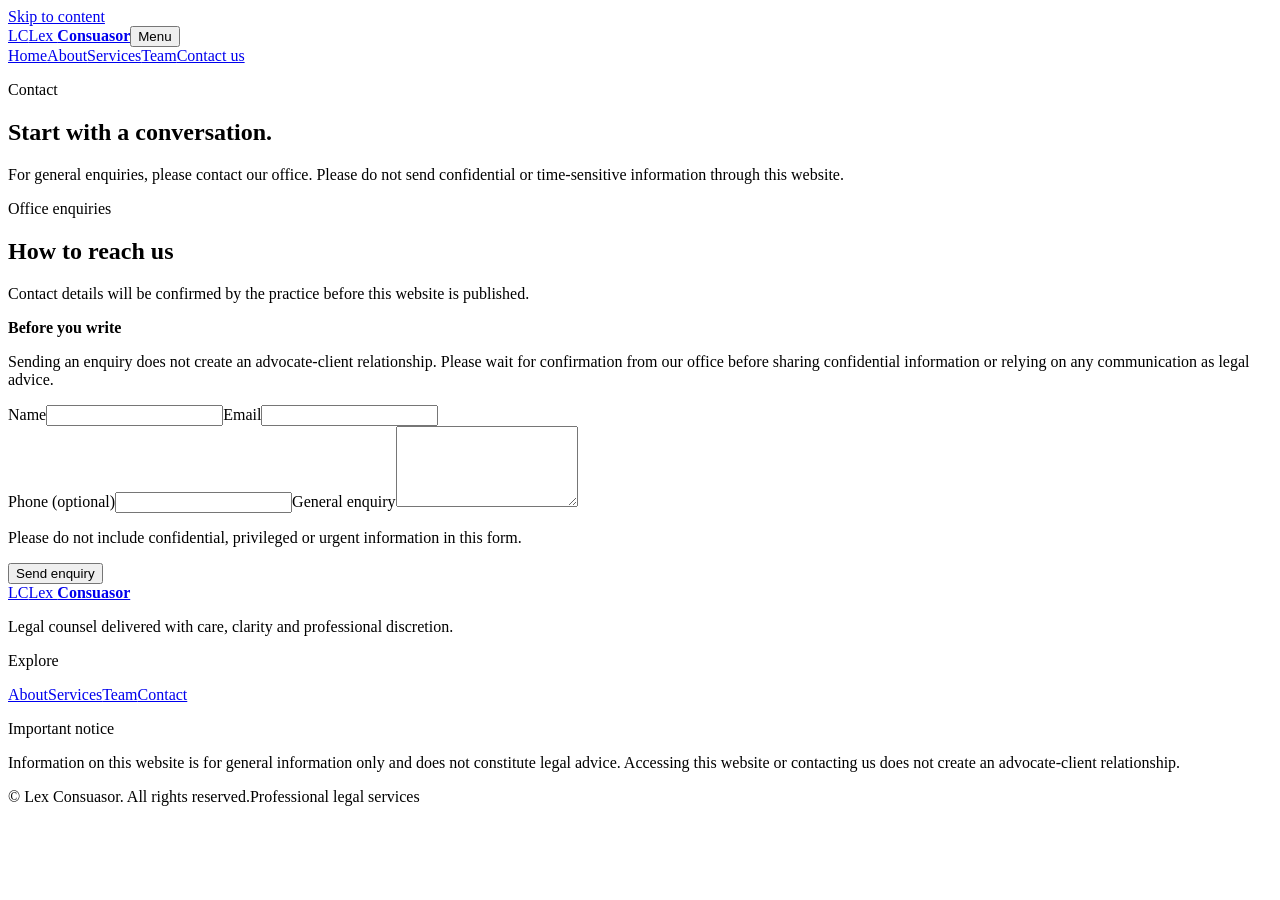
==== docs/contact.html @ b461ad0e "Add files via upload" ====
<!doctype html>
<html lang="en">
  <head><meta charset="utf-8"><meta name="viewport" content="width=device-width, initial-scale=1"><meta name="description" content="Contact Lex Consuasor."><title>Contact | Lex Consuasor</title><link rel="preconnect" href="https://fonts.googleapis.com"><link rel="preconnect" href="https://fonts.gstatic.com" crossorigin><link href="https://fonts.googleapis.com/css2?family=DM+Sans:wght@400;500;600;700&family=Libre+Baskerville:wght@400;700&display=swap" rel="stylesheet"><link rel="stylesheet" href="assets/css/style.css"></head>
  <body><a class="skip-link" href="#main-content">Skip to content</a><header class="site-header"><div class="container header-inner"><a class="brand" href="index.html" aria-label="Lex Consuasor home"><span class="brand-mark">LC</span><span>Lex <strong>Consuasor</strong></span></a><button class="menu-toggle" type="button" aria-expanded="false" aria-controls="site-nav"><span></span><span></span><span></span><span class="sr-only">Menu</span></button><nav id="site-nav" class="site-nav" aria-label="Primary navigation"><a href="index.html">Home</a><a href="about.html">About</a><a href="services.html">Services</a><a href="team.html">Team</a><a class="nav-contact active" aria-current="page" href="contact.html">Contact us</a></nav></div></header>
  <main id="main-content"><section class="page-hero"><div class="container narrow"><p class="eyebrow">Contact</p><h1>Start with a conversation.</h1><p class="lede">For general enquiries, please contact our office. Please do not send confidential or time-sensitive information through this website.</p></div></section><section class="section"><div class="container contact-grid"><div><p class="eyebrow">Office enquiries</p><h2>How to reach us</h2><p>Contact details will be confirmed by the practice before this website is published.</p><div class="contact-notice"><strong>Before you write</strong><p>Sending an enquiry does not create an advocate-client relationship. Please wait for confirmation from our office before sharing confidential information or relying on any communication as legal advice.</p></div></div><form class="contact-form" action="#" method="post"><div class="form-row"><label for="name">Name<input id="name" name="name" autocomplete="name" required></label><label for="email">Email<input id="email" name="email" type="email" autocomplete="email" required></label></div><label for="phone">Phone <span>(optional)</span><input id="phone" name="phone" type="tel" autocomplete="tel"></label><label for="message">General enquiry<textarea id="message" name="message" rows="5" required></textarea></label><p class="form-note">Please do not include confidential, privileged or urgent information in this form.</p><button class="button button-primary" type="submit">Send enquiry</button></form></div></section></main>
  <footer class="site-footer"><div class="container footer-grid"><div><a class="brand brand-footer" href="index.html"><span class="brand-mark">LC</span><span>Lex <strong>Consuasor</strong></span></a><p class="footer-note">Legal counsel delivered with care, clarity and professional discretion.</p></div><div><p class="footer-label">Explore</p><a href="about.html">About</a><a href="services.html">Services</a><a href="team.html">Team</a><a href="contact.html">Contact</a></div><div><p class="footer-label">Important notice</p><p class="footer-note">Information on this website is for general information only and does not constitute legal advice. Accessing this website or contacting us does not create an advocate-client relationship.</p></div></div><div class="container footer-bottom"><span>© <span data-current-year></span> Lex Consuasor. All rights reserved.</span><span>Professional legal services</span></div></footer><script src="assets/js/main.js"></script></body>
</html>
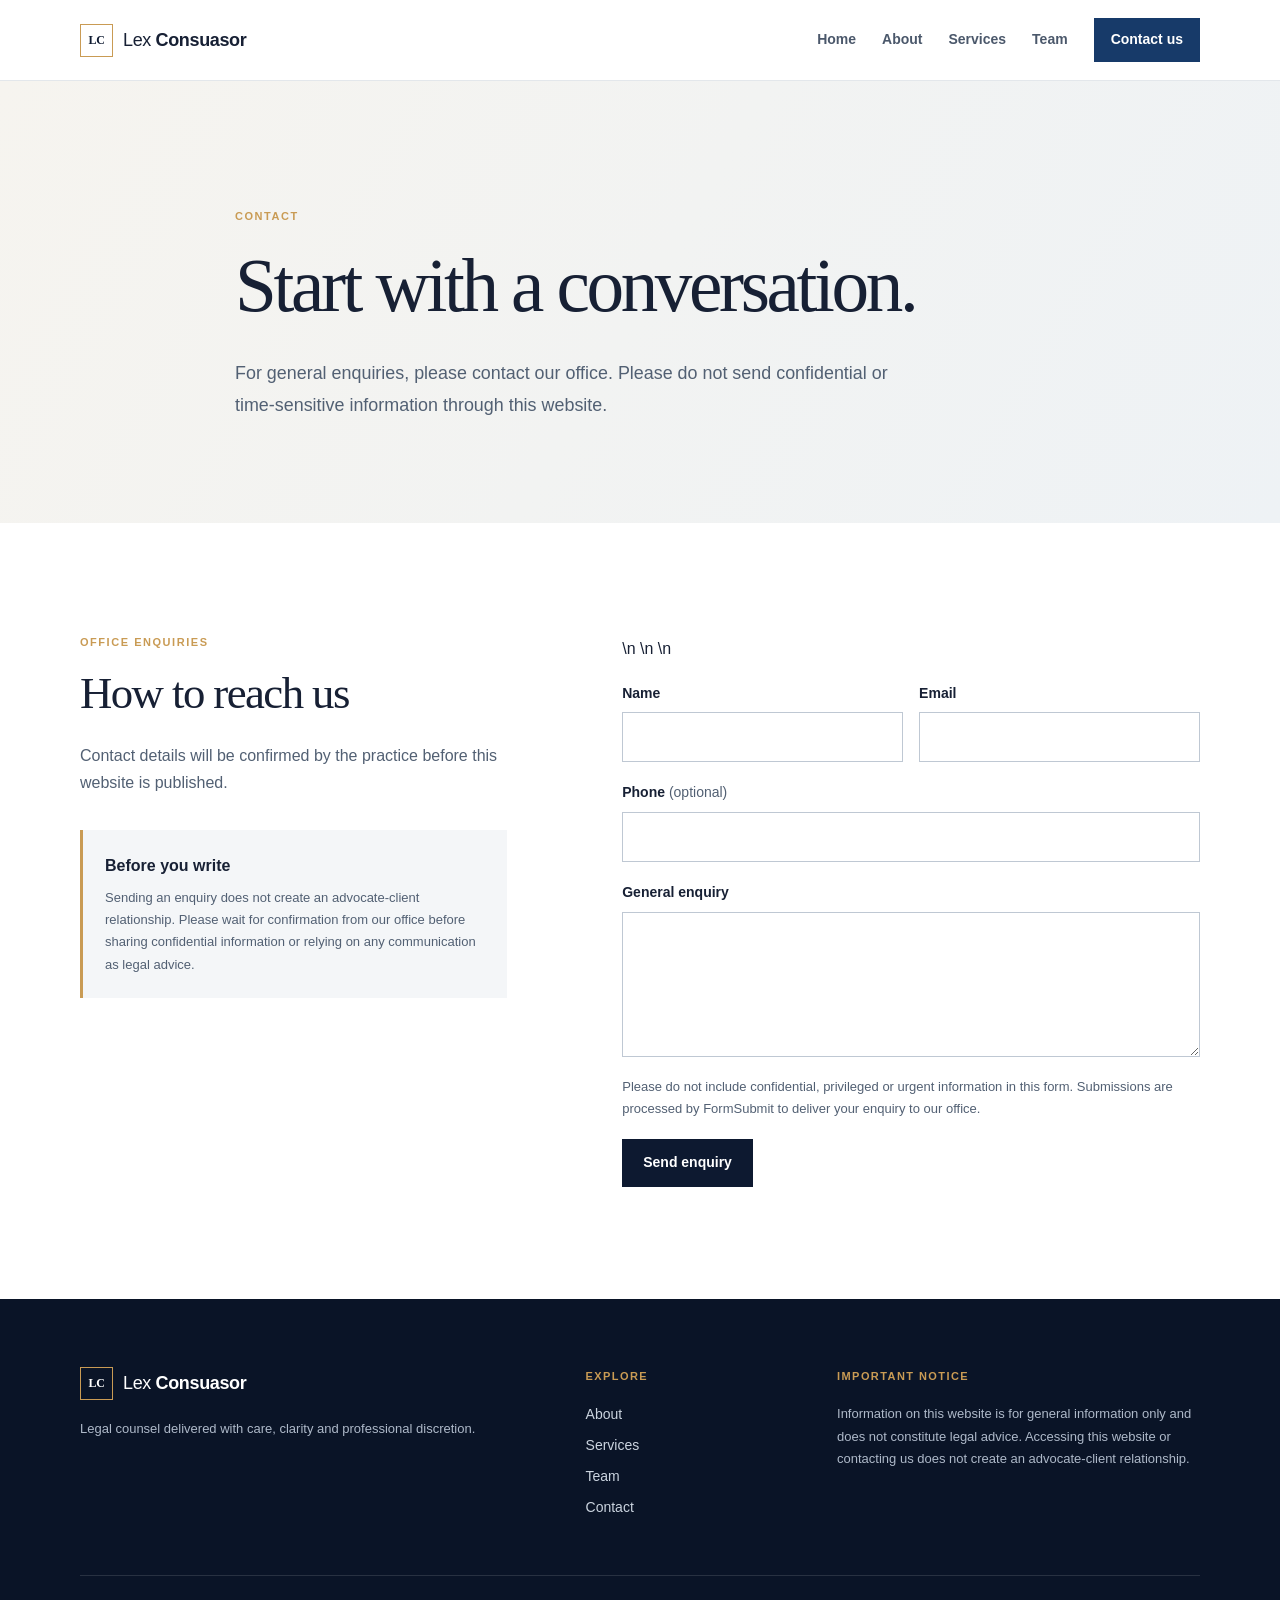
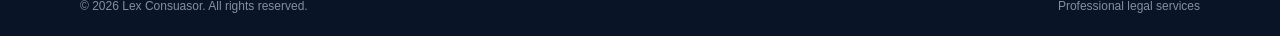
==== commit e3468d22: "Route contact enquiries to office email" ====
--- a/docs/contact.html
+++ b/docs/contact.html
@@ -2,6 +2,6 @@
 <html lang="en">
   <head><meta charset="utf-8"><meta name="viewport" content="width=device-width, initial-scale=1"><meta name="description" content="Contact Lex Consuasor."><title>Contact | Lex Consuasor</title><link rel="preconnect" href="https://fonts.googleapis.com"><link rel="preconnect" href="https://fonts.gstatic.com" crossorigin><link href="https://fonts.googleapis.com/css2?family=DM+Sans:wght@400;500;600;700&family=Libre+Baskerville:wght@400;700&display=swap" rel="stylesheet"><link rel="stylesheet" href="assets/css/style.css"></head>
   <body><a class="skip-link" href="#main-content">Skip to content</a><header class="site-header"><div class="container header-inner"><a class="brand" href="index.html" aria-label="Lex Consuasor home"><span class="brand-mark">LC</span><span>Lex <strong>Consuasor</strong></span></a><button class="menu-toggle" type="button" aria-expanded="false" aria-controls="site-nav"><span></span><span></span><span></span><span class="sr-only">Menu</span></button><nav id="site-nav" class="site-nav" aria-label="Primary navigation"><a href="index.html">Home</a><a href="about.html">About</a><a href="services.html">Services</a><a href="team.html">Team</a><a class="nav-contact active" aria-current="page" href="contact.html">Contact us</a></nav></div></header>
-  <main id="main-content"><section class="page-hero"><div class="container narrow"><p class="eyebrow">Contact</p><h1>Start with a conversation.</h1><p class="lede">For general enquiries, please contact our office. Please do not send confidential or time-sensitive information through this website.</p></div></section><section class="section"><div class="container contact-grid"><div><p class="eyebrow">Office enquiries</p><h2>How to reach us</h2><p>Contact details will be confirmed by the practice before this website is published.</p><div class="contact-notice"><strong>Before you write</strong><p>Sending an enquiry does not create an advocate-client relationship. Please wait for confirmation from our office before sharing confidential information or relying on any communication as legal advice.</p></div></div><form class="contact-form" action="#" method="post"><div class="form-row"><label for="name">Name<input id="name" name="name" autocomplete="name" required></label><label for="email">Email<input id="email" name="email" type="email" autocomplete="email" required></label></div><label for="phone">Phone <span>(optional)</span><input id="phone" name="phone" type="tel" autocomplete="tel"></label><label for="message">General enquiry<textarea id="message" name="message" rows="5" required></textarea></label><p class="form-note">Please do not include confidential, privileged or urgent information in this form.</p><button class="button button-primary" type="submit">Send enquiry</button></form></div></section></main>
+  <main id="main-content"><section class="page-hero"><div class="container narrow"><p class="eyebrow">Contact</p><h1>Start with a conversation.</h1><p class="lede">For general enquiries, please contact our office. Please do not send confidential or time-sensitive information through this website.</p></div></section><section class="section"><div class="container contact-grid"><div><p class="eyebrow">Office enquiries</p><h2>How to reach us</h2><p>Contact details will be confirmed by the practice before this website is published.</p><div class="contact-notice"><strong>Before you write</strong><p>Sending an enquiry does not create an advocate-client relationship. Please wait for confirmation from our office before sharing confidential information or relying on any communication as legal advice.</p></div></div><form class="contact-form" action="https://formsubmit.co/lc.kol@outlook.com" method="post">\n        <input type="hidden" name="_subject" value="New Lex Consuasor website enquiry">\n        <input type="hidden" name="_template" value="table">\n        <input type="hidden" name="_next" value="https://lex-consuasor.github.io/lex-consuasor/thanks.html"><div class="form-row"><label for="name">Name<input id="name" name="name" autocomplete="name" required></label><label for="email">Email<input id="email" name="email" type="email" autocomplete="email" required></label></div><label for="phone">Phone <span>(optional)</span><input id="phone" name="phone" type="tel" autocomplete="tel"></label><label for="message">General enquiry<textarea id="message" name="message" rows="5" required></textarea></label><p class="form-note">Please do not include confidential, privileged or urgent information in this form. Submissions are processed by FormSubmit to deliver your enquiry to our office.</p><button class="button button-primary" type="submit">Send enquiry</button></form></div></section></main>
   <footer class="site-footer"><div class="container footer-grid"><div><a class="brand brand-footer" href="index.html"><span class="brand-mark">LC</span><span>Lex <strong>Consuasor</strong></span></a><p class="footer-note">Legal counsel delivered with care, clarity and professional discretion.</p></div><div><p class="footer-label">Explore</p><a href="about.html">About</a><a href="services.html">Services</a><a href="team.html">Team</a><a href="contact.html">Contact</a></div><div><p class="footer-label">Important notice</p><p class="footer-note">Information on this website is for general information only and does not constitute legal advice. Accessing this website or contacting us does not create an advocate-client relationship.</p></div></div><div class="container footer-bottom"><span>© <span data-current-year></span> Lex Consuasor. All rights reserved.</span><span>Professional legal services</span></div></footer><script src="assets/js/main.js"></script></body>
 </html>
--- a/docs/assets/css/style.css
+++ b/docs/assets/css/style.css
@@ -0,0 +1,72 @@
+:root {
+  --ink: #172034;
+  --navy: #0d1930;
+  --blue: #173a69;
+  --gold: #c99b54;
+  --mist: #f4f6f8;
+  --line: #dce1e7;
+  --copy: #526073;
+  --white: #fff;
+  --serif: "Libre Baskerville", Georgia, serif;
+  --sans: "DM Sans", Arial, sans-serif;
+}
+
+* { box-sizing: border-box; }
+html { scroll-behavior: smooth; }
+body { margin: 0; color: var(--ink); font: 400 16px/1.7 var(--sans); background: var(--white); }
+a { color: inherit; text-decoration: none; }
+button, input, textarea { font: inherit; }
+.container { width: min(1120px, calc(100% - 48px)); margin: 0 auto; }
+.narrow { max-width: 810px; }
+.sr-only { position: absolute; width: 1px; height: 1px; padding: 0; margin: -1px; overflow: hidden; clip: rect(0, 0, 0, 0); white-space: nowrap; border: 0; }
+.skip-link { position: absolute; left: 16px; top: -60px; z-index: 20; padding: 8px 14px; color: var(--white); background: var(--navy); border-radius: 4px; }
+.skip-link:focus { top: 12px; }
+
+.site-header { position: sticky; top: 0; z-index: 10; background: rgba(255,255,255,.97); border-bottom: 1px solid rgba(220,225,231,.8); backdrop-filter: blur(8px); }
+.header-inner { min-height: 80px; display: flex; align-items: center; justify-content: space-between; gap: 28px; }
+.brand { display: inline-flex; align-items: center; gap: 10px; font-size: 18px; font-weight: 500; letter-spacing: -.02em; white-space: nowrap; }
+.brand strong { font-weight: 700; }
+.brand-mark { display: grid; width: 33px; height: 33px; place-items: center; font: 700 12px/1 var(--serif); color: var(--navy); border: 1px solid var(--gold); }
+.site-nav { display: flex; align-items: center; gap: 26px; font-size: 14px; font-weight: 600; color: #4b586b; }
+.site-nav > a { position: relative; padding: 8px 0; }
+.site-nav > a:not(.nav-contact)::after { content: ""; position: absolute; left: 0; right: 0; bottom: 2px; height: 1px; background: var(--gold); transform: scaleX(0); transition: transform .2s; }
+.site-nav > a:hover::after, .site-nav > a.active:not(.nav-contact)::after { transform: scaleX(1); }
+.nav-contact { color: var(--white); padding: 10px 17px !important; background: var(--navy); transition: background .2s; }
+.nav-contact:hover, .nav-contact.active { background: var(--blue); }
+.menu-toggle { display: none; padding: 8px; background: none; border: 0; cursor: pointer; }
+.menu-toggle span:not(.sr-only) { display: block; width: 22px; height: 2px; margin: 4px 0; background: var(--navy); }
+
+h1, h2, h3, p { margin-top: 0; }
+h1, h2, h3 { font-family: var(--serif); font-weight: 400; line-height: 1.25; }
+h1 { max-width: 800px; margin-bottom: 25px; font-size: clamp(2.5rem, 6vw, 4.7rem); letter-spacing: -.045em; }
+h2 { margin-bottom: 20px; font-size: clamp(1.75rem, 3.8vw, 2.8rem); letter-spacing: -.035em; }
+h3 { margin-bottom: 12px; font-size: 1.35rem; }
+p { margin-bottom: 18px; color: var(--copy); }
+.lede { max-width: 660px; font-size: 1.12rem; line-height: 1.75; }
+.eyebrow { margin-bottom: 16px; color: var(--gold); font-size: 11px; font-weight: 700; letter-spacing: .14em; line-height: 1.3; text-transform: uppercase; }
+.text-link { display: inline-flex; align-items: center; gap: 8px; color: var(--blue); font-size: 14px; font-weight: 700; }
+.text-link span { font-size: 20px; line-height: .7; transition: transform .2s; }.text-link:hover span { transform: translateX(4px); }
+.button { display: inline-flex; justify-content: center; align-items: center; min-height: 48px; padding: 11px 21px; font-size: 14px; font-weight: 700; transition: background .2s, color .2s, transform .2s; }
+.button:hover { transform: translateY(-1px); }.button-primary { color: var(--white); background: var(--navy); }.button-primary:hover { background: var(--blue); }.button-light { color: var(--navy); background: var(--white); }.button-light:hover { background: #e8edf2; }
+
+.hero { padding: clamp(78px, 11vw, 140px) 0 clamp(78px, 10vw, 130px); background: linear-gradient(120deg, #f6f4ef 0%, #eef2f5 100%); }
+.hero-grid { display: grid; grid-template-columns: minmax(0, 1.35fr) minmax(280px, .65fr); align-items: end; gap: 60px; }
+.button-row { display: flex; flex-wrap: wrap; align-items: center; gap: 22px; margin-top: 34px; }
+.hero-panel { position: relative; padding: 36px; color: var(--white); background: var(--navy); overflow: hidden; }.hero-panel::after { content: ""; position: absolute; right: -62px; bottom: -80px; width: 220px; height: 220px; border: 1px solid rgba(201,155,84,.4); border-radius: 50%; }.panel-kicker { color: var(--gold); font-size: 11px; font-weight: 700; letter-spacing: .13em; text-transform: uppercase; }.hero-panel blockquote { position: relative; z-index: 1; margin: 22px 0 28px; font: 400 1.35rem/1.65 var(--serif); }.hero-panel p:last-child { position: relative; z-index: 1; margin: 0; color: #cfd7e2; font-size: 14px; }.panel-line { width: 42px; height: 1px; margin-bottom: 19px; background: var(--gold); }
+.section { padding: clamp(65px, 9vw, 112px) 0; }.section-tint { background: var(--mist); }.intro-section { padding-bottom: clamp(70px, 10vw, 130px); }.split-intro { display: grid; grid-template-columns: 1fr 1fr; gap: clamp(40px, 9vw, 150px); }.split-intro > div:last-child { padding-top: 32px; }.split-intro > div:last-child p { max-width: 510px; font-size: 17px; }
+.section-heading { display: flex; align-items: end; justify-content: space-between; gap: 30px; margin-bottom: 44px; }.section-heading h2 { margin-bottom: 0; }.service-grid { display: grid; grid-template-columns: repeat(3, 1fr); gap: 18px; }.service-card { padding: 31px; background: var(--white); border: 1px solid var(--line); }.number { display: block; margin-bottom: 44px; color: var(--gold); font-size: 12px; font-weight: 700; }.service-card p { margin-bottom: 0; font-size: 14px; }
+.values-section { background: var(--navy); }.values-section .eyebrow { color: var(--gold); }.values-grid { display: grid; grid-template-columns: repeat(3, 1fr); gap: 38px; margin-top: 42px; }.values-grid > div { padding-right: 28px; border-right: 1px solid rgba(255,255,255,.16); }.values-grid > div:last-child { border: 0; }.values-grid span { color: var(--gold); font-size: 12px; font-weight: 700; }.values-grid h3 { margin-top: 27px; color: var(--white); }.values-grid p { color: #b9c5d3; font-size: 14px; }
+.cta-section { padding: clamp(54px, 7vw, 83px) 0; background: var(--gold); }.cta-inner { display: flex; align-items: center; justify-content: space-between; gap: 35px; }.cta-section .eyebrow { color: var(--navy); }.cta-section h2 { margin-bottom: 12px; color: var(--navy); }.cta-section p:not(.eyebrow) { margin: 0; color: #3f3221; }
+
+.page-hero { padding: clamp(78px, 10vw, 132px) 0 clamp(64px, 8vw, 104px); background: linear-gradient(120deg, #f6f4ef 0%, #eef2f5 100%); }.page-hero .lede { margin-bottom: 0; }.service-list { max-width: 920px; }.service-list article { display: grid; grid-template-columns: 72px 1fr; gap: 26px; padding: 36px 0; border-top: 1px solid var(--line); }.service-list article:last-child { border-bottom: 1px solid var(--line); }.service-list article > span { color: var(--gold); font-size: 12px; font-weight: 700; }.service-list h2 { margin-bottom: 11px; font-size: clamp(1.38rem, 2.6vw, 2rem); }.service-list p { max-width: 650px; margin: 0; }
+.team-intro { display: grid; grid-template-columns: .7fr 1.3fr; gap: 40px; margin-bottom: 45px; }.team-intro p:last-child { max-width: 650px; font-size: 17px; }.team-grid { display: grid; grid-template-columns: repeat(2, 1fr); gap: 20px; }.team-card { display: grid; grid-template-columns: 100px 1fr; gap: 26px; padding: 32px; border: 1px solid var(--line); }.team-monogram { display: grid; width: 100px; height: 118px; place-items: center; color: var(--gold); background: var(--navy); font: 400 28px var(--serif); }.team-role { margin-bottom: 10px; color: var(--gold); font-size: 11px; font-weight: 700; letter-spacing: .12em; text-transform: uppercase; }.team-card h2 { margin-bottom: 14px; font-size: 1.55rem; }.team-card p:last-child { margin: 0; font-size: 14px; }
+.contact-grid { display: grid; grid-template-columns: .85fr 1.15fr; gap: clamp(45px, 9vw, 128px); }.contact-notice { margin-top: 34px; padding: 22px; background: var(--mist); border-left: 3px solid var(--gold); }.contact-notice strong { display: block; margin-bottom: 8px; }.contact-notice p, .form-note { margin: 0; font-size: 13px; }.contact-form { display: grid; gap: 19px; }.form-row { display: grid; grid-template-columns: 1fr 1fr; gap: 16px; }.contact-form label { color: var(--ink); font-size: 14px; font-weight: 600; }.contact-form label span { color: var(--copy); font-weight: 400; }.contact-form input, .contact-form textarea { display: block; width: 100%; margin-top: 7px; padding: 12px; color: var(--ink); background: var(--white); border: 1px solid #bfc8d3; border-radius: 0; outline-offset: 2px; }.contact-form textarea { resize: vertical; }.contact-form input:focus, .contact-form textarea:focus { border-color: var(--blue); outline: 1px solid var(--blue); }.contact-form .button { justify-self: start; border: 0; cursor: pointer; }
+
+.site-footer { padding: 68px 0 0; color: #cbd4df; background: #0a1427; }.footer-grid { display: grid; grid-template-columns: 1.2fr .5fr 1fr; gap: 70px; padding-bottom: 55px; }.brand-footer { color: var(--white); }.brand-footer .brand-mark { color: var(--white); }.footer-note { margin-top: 18px; color: #aeb9c9; font-size: 13px; line-height: 1.7; }.footer-grid > div:nth-child(2) { display: grid; align-content: start; gap: 7px; font-size: 14px; }.footer-grid a:not(.brand):hover { color: var(--gold); }.footer-label { margin-bottom: 11px; color: var(--gold); font-size: 11px; font-weight: 700; letter-spacing: .13em; text-transform: uppercase; }.footer-bottom { display: flex; justify-content: space-between; gap: 18px; padding: 20px 0; color: #8290a3; border-top: 1px solid rgba(255,255,255,.12); font-size: 12px; }
+
+@media (max-width: 760px) {
+  .container { width: min(100% - 36px, 1120px); }.header-inner { min-height: 68px; }.menu-toggle { display: block; }.site-nav { position: absolute; top: 68px; left: 0; right: 0; display: none; align-items: stretch; gap: 0; padding: 12px 18px 20px; background: var(--white); border-bottom: 1px solid var(--line); box-shadow: 0 10px 18px rgba(13,25,48,.08); }.site-nav.is-open { display: flex; }.site-nav > a { padding: 12px 4px; }.site-nav > a:not(.nav-contact)::after { display: none; }.nav-contact { margin-top: 8px; text-align: center; }.hero-grid, .split-intro, .team-intro, .contact-grid { grid-template-columns: 1fr; }.hero-grid { gap: 42px; }.hero-panel { max-width: 430px; }.split-intro > div:last-child { padding-top: 0; }.section-heading, .cta-inner { align-items: flex-start; flex-direction: column; }.service-grid, .values-grid { grid-template-columns: 1fr; }.values-grid { gap: 25px; }.values-grid > div { padding: 0 0 25px; border-right: 0; border-bottom: 1px solid rgba(255,255,255,.16); }.values-grid > div:last-child { padding-bottom: 0; }.service-card .number { margin-bottom: 28px; }.team-intro { gap: 8px; }.team-grid { grid-template-columns: 1fr; }.footer-grid { grid-template-columns: 1fr; gap: 35px; }.footer-bottom { flex-direction: column; }.form-row { grid-template-columns: 1fr; }
+}
+
+@media (max-width: 430px) { h1 { font-size: 2.25rem; }.hero-panel { padding: 26px; }.team-card { grid-template-columns: 1fr; }.team-monogram { height: 82px; width: 82px; }.service-list article { grid-template-columns: 42px 1fr; gap: 16px; }.button-row { align-items: flex-start; flex-direction: column; gap: 16px; } }
+
